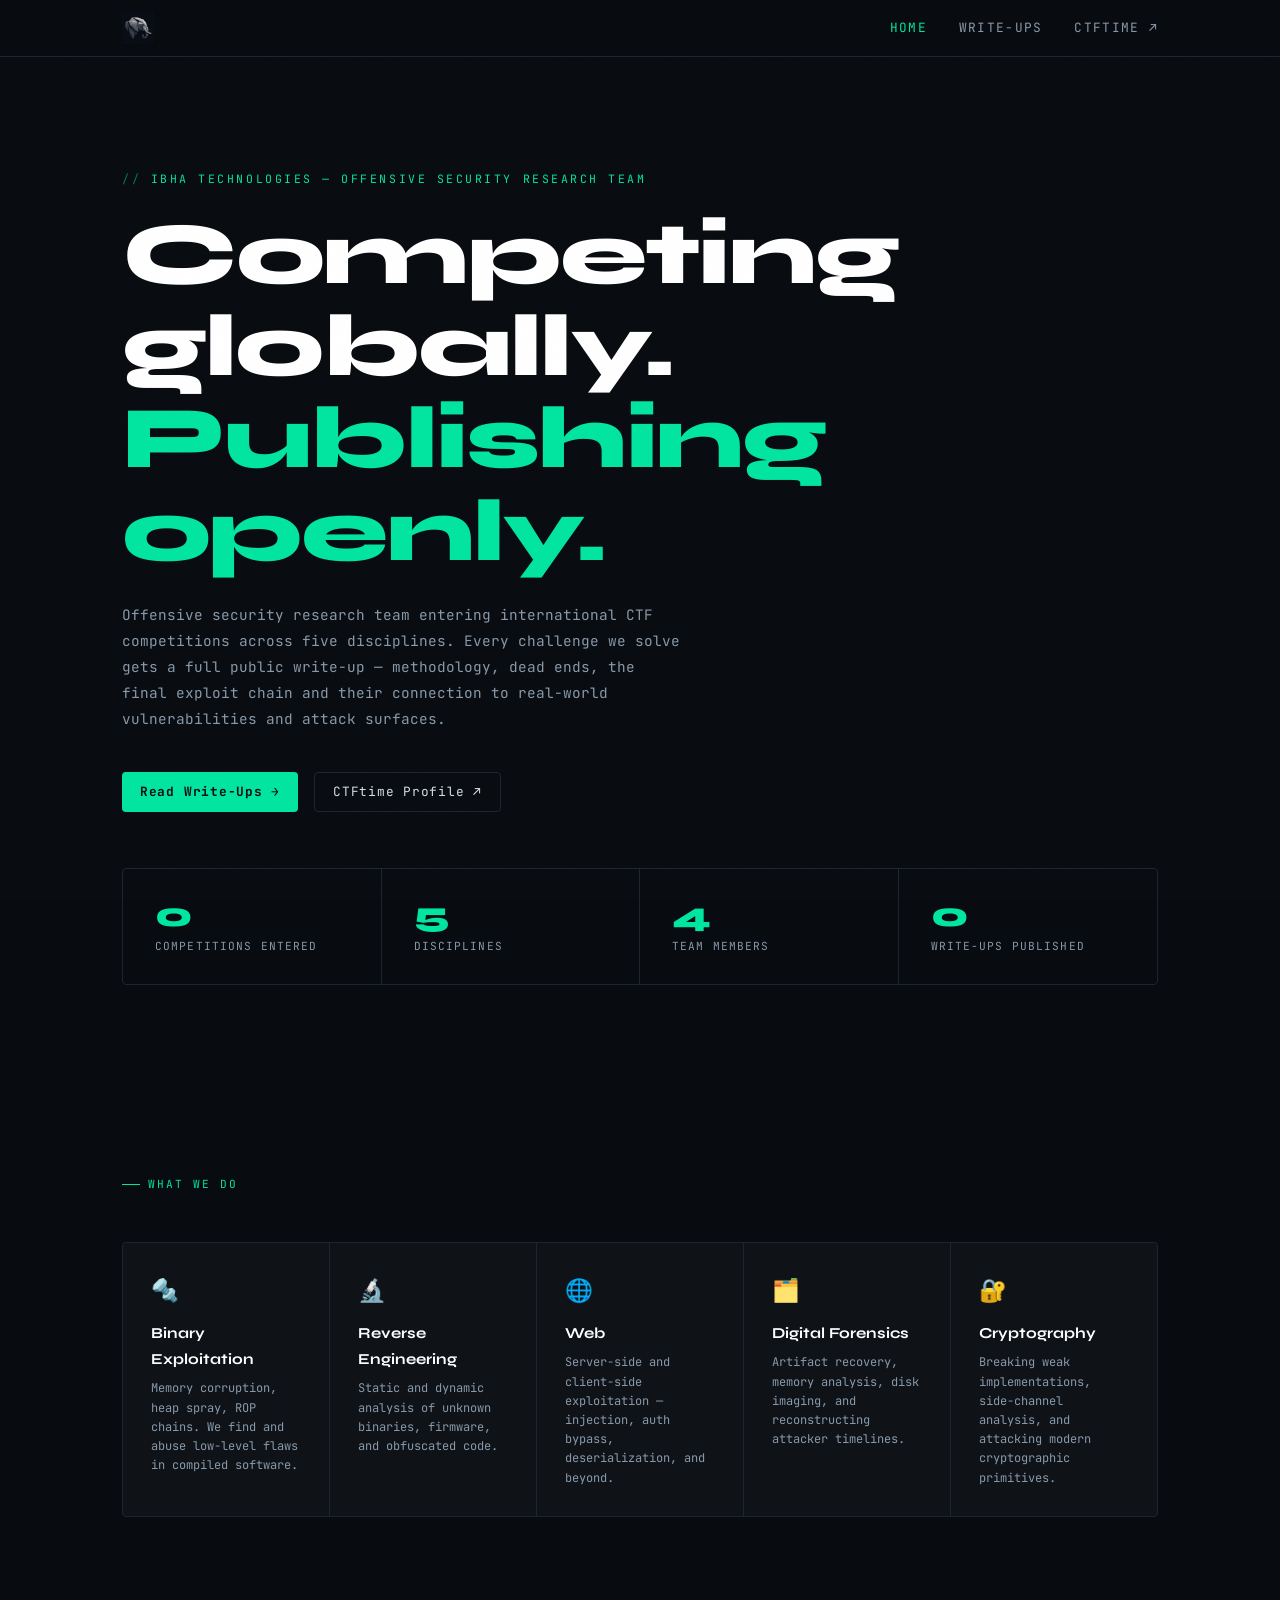
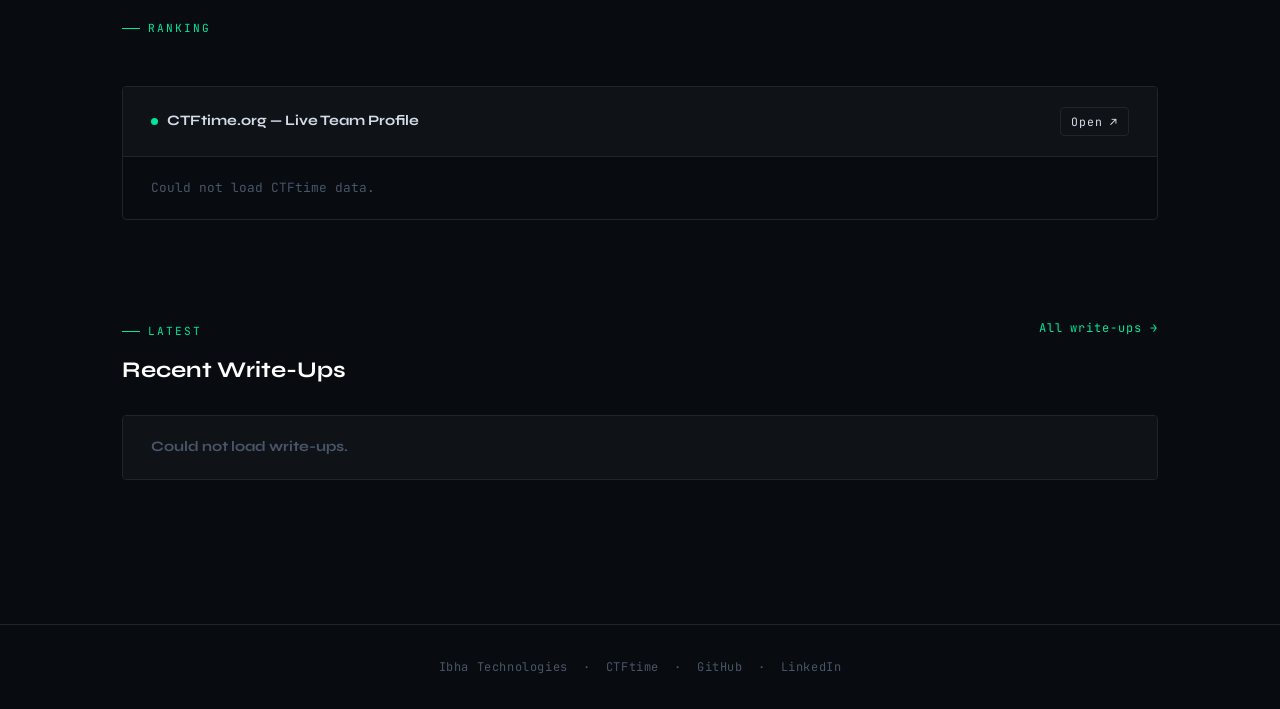
==== index.html @ 40be57ef "Fetch participations to update competitions count Updated the API call to fetch participations separ" ====
<!DOCTYPE html>
<html lang="en">
<head>
  <meta charset="UTF-8" />
  <meta name="viewport" content="width=device-width, initial-scale=1.0" />
  <title>Ibha Technologies</title>
  <meta name="description" content="Competitive CTF team competing internationally across Binary Exploitation, Reverse Engineering, Web, Digital Forensics, and Cryptography." />
  <link rel="stylesheet" href="style.css" />
  <style>
    /* ── Hero ─────────────────────────────────────────────────── */
    .hero {
      padding: 7rem 0 5rem;
      position: relative;
    }

    .hero-grid-line {
      position: absolute;
      top: 0; left: 50%; right: 0;
      height: 100%;
      border-left: 1px solid var(--border);
      pointer-events: none;
      opacity: .4;
    }

    .hero-eyebrow {
      font-size: .72rem;
      letter-spacing: .22em;
      text-transform: uppercase;
      color: var(--accent);
      margin-bottom: 1.25rem;
      display: flex;
      align-items: center;
      gap: .6rem;
    }

    .hero-eyebrow::before {
      content: '//';
      opacity: .5;
    }

    .hero h1 {
      font-size: clamp(2.8rem, 7vw, 5.5rem);
      font-weight: 800;
      color: #fff;
      letter-spacing: -.02em;
      margin-bottom: 1.5rem;
      max-width: 780px;
      line-height: 1.05;
    }

    .hero h1 em {
      font-style: normal;
      color: var(--accent);
    }

    .hero-sub {
      max-width: 560px;
      color: var(--text-dim);
      font-size: .9rem;
      line-height: 1.8;
      margin-bottom: 2.5rem;
    }

    .hero-ctas {
      display: flex;
      gap: 1rem;
      flex-wrap: wrap;
    }

    .btn {
      display: inline-flex;
      align-items: center;
      gap: .5rem;
      padding: .65em 1.4em;
      border-radius: var(--radius);
      font-family: var(--mono);
      font-size: .8rem;
      letter-spacing: .06em;
      cursor: pointer;
      transition: all .15s;
    }

    .btn-primary {
      background: var(--accent);
      color: var(--bg);
      font-weight: 700;
    }
    .btn-primary:hover { background: var(--accent-dim); opacity: 1; }

    .btn-ghost {
      background: transparent;
      color: var(--text);
      border: 1px solid var(--border);
    }
    .btn-ghost:hover { border-color: var(--accent); color: var(--accent); opacity: 1; }

    /* ── Stat bar ─────────────────────────────────────────────── */
    .stats {
      display: grid;
      grid-template-columns: repeat(auto-fit, minmax(160px, 1fr));
      gap: 0;
      border: 1px solid var(--border);
      border-radius: var(--radius);
      margin: 3.5rem 0;
      overflow: hidden;
    }

    .stat {
      padding: 1.75rem 2rem;
      border-right: 1px solid var(--border);
      position: relative;
    }

    .stat:last-child { border-right: none; }

    .stat-num {
      font-family: var(--sans);
      font-weight: 800;
      font-size: 2.2rem;
      color: #fff;
      line-height: 1;
      margin-bottom: .3rem;
    }

    .stat-num span { color: var(--accent); }

    .stat-label {
      font-size: .7rem;
      letter-spacing: .1em;
      text-transform: uppercase;
      color: var(--text-dim);
    }

    /* ── Disciplines ──────────────────────────────────────────── */
    .disciplines {
      padding: 3rem 0;
    }

    .disc-grid {
      display: grid;
      grid-template-columns: repeat(auto-fit, minmax(200px, 1fr));
      gap: 1px;
      background: var(--border);
      border: 1px solid var(--border);
      border-radius: var(--radius);
      overflow: hidden;
      margin-top: 2rem;
    }

    .disc-card {
      background: var(--surface);
      padding: 1.75rem;
      transition: background .2s;
    }

    .disc-card:hover { background: #141920; }

    .disc-icon {
      font-size: 1.4rem;
      margin-bottom: .75rem;
    }

    .disc-name {
      font-family: var(--sans);
      font-weight: 700;
      font-size: .95rem;
      color: #fff;
      margin-bottom: .4rem;
    }

    .disc-desc {
      font-size: .75rem;
      color: var(--text-dim);
      line-height: 1.6;
    }

    /* ── CTFtime block ────────────────────────────────────────── */
    .ctftime-section {
      padding: 3rem 0;
    }

    .ctftime-block {
      border: 1px solid var(--border);
      border-radius: var(--radius);
      overflow: hidden;
      margin-top: 2rem;
    }

    .ctftime-header {
      background: var(--surface);
      padding: 1.25rem 1.75rem;
      display: flex;
      align-items: center;
      justify-content: space-between;
      border-bottom: 1px solid var(--border);
    }

    .ctftime-title {
      font-family: var(--sans);
      font-weight: 700;
      font-size: .9rem;
      color: var(--text);
    }

    .ctftime-live-dot {
      width: 7px; height: 7px;
      background: var(--accent);
      border-radius: 50%;
      display: inline-block;
      margin-right: .4rem;
      animation: pulse 2s infinite;
    }

    @keyframes pulse {
      0%, 100% { opacity: 1; transform: scale(1); }
      50%       { opacity: .4; transform: scale(.8); }
    }

    .ctftime-body {
      padding: 1.25rem 1.75rem;
      display: flex;
      align-items: flex-start;
      flex-direction: column;
      gap: .75rem;
    }

    /* ── Recent write-ups preview ─────────────────────────────── */
    .recent-section {
      padding: 3rem 0;
    }

    .recent-header {
      display: flex;
      align-items: baseline;
      justify-content: space-between;
      margin-bottom: 2rem;
    }

    .recent-header h2 {
      font-size: 1.4rem;
      color: #fff;
    }

    .see-all {
      font-size: .75rem;
      letter-spacing: .08em;
      color: var(--accent);
    }

    .writeup-list {
      display: flex;
      flex-direction: column;
      gap: 0;
      border: 1px solid var(--border);
      border-radius: var(--radius);
      overflow: hidden;
    }

    .writeup-row {
      display: flex;
      align-items: center;
      justify-content: space-between;
      gap: 1rem;
      padding: 1.2rem 1.75rem;
      background: var(--surface);
      border-bottom: 1px solid var(--border);
      transition: background .15s;
      cursor: pointer;
      text-decoration: none;
    }

    .writeup-row:last-child { border-bottom: none; }
    .writeup-row:hover { background: #141920; }

    .writeup-meta {
      display: flex;
      align-items: center;
      gap: 1rem;
      flex-wrap: wrap;
    }

    .writeup-title {
      font-family: var(--sans);
      font-weight: 700;
      font-size: .9rem;
      color: #fff;
    }

    .writeup-ctf {
      font-size: .73rem;
      color: var(--text-dim);
    }

    .writeup-date {
      font-size: .72rem;
      color: var(--muted);
      white-space: nowrap;
    }

    .writeup-row.placeholder .writeup-title { color: var(--muted); }
    .writeup-row.placeholder .tag           { opacity: .35; }

    @media (max-width: 640px) {
      .stats { grid-template-columns: 1fr 1fr; }
      .stat  { border-bottom: 1px solid var(--border); }
      .hero h1 { font-size: 2.4rem; }
      .writeup-row { flex-direction: column; align-items: flex-start; }
    }
  </style>
</head>
<body>

<!-- ── Nav ──────────────────────────────────────────────────── -->
<nav>
  <div class="nav-inner">
    <a class="nav-logo" href="index.html">
      <img src="Ibha_Capital.png" alt="Ibha Technologies" class="nav-logo-img" />
    </a>
    <ul class="nav-links">
      <li><a href="index.html" class="active">Home</a></li>
      <li><a href="writeups.html">Write-Ups</a></li>
      <li><a href="https://ctftime.org/team/429719" target="_blank" rel="noopener">CTFtime ↗</a></li>
    </ul>
  </div>
</nav>

<!-- ── Hero ─────────────────────────────────────────────────── -->
<div class="page">
  <section class="hero">

    <p class="hero-eyebrow fade-up">Ibha Technologies — Offensive Security Research Team</p>

    <h1 class="fade-up">
      Competing globally.<br>
      <em>Publishing openly.</em>
    </h1>

    <p class="hero-sub fade-up">
      Offensive security research team entering international CTF competitions across
      five disciplines. Every challenge we solve gets a full public write-up —
      methodology, dead ends, the final exploit chain and their connection to
      real-world vulnerabilities and attack surfaces.
    </p>

    <div class="hero-ctas fade-up">
      <a href="writeups.html" class="btn btn-primary">Read Write-Ups →</a>
      <a href="https://ctftime.org/team/429719" target="_blank" rel="noopener" class="btn btn-ghost">CTFtime Profile ↗</a>
    </div>

    <!-- Stat bar -->
    <div class="stats fade-up">
      <div class="stat">
        <div class="stat-num"><span id="stat-competitions">—</span></div>
        <div class="stat-label">Competitions Entered</div>
      </div>
      <div class="stat">
        <div class="stat-num"><span>5</span></div>
        <div class="stat-label">Disciplines</div>
      </div>
      <div class="stat">
        <div class="stat-num"><span>4</span></div>
        <div class="stat-label">Team Members</div>
      </div>
      <div class="stat">
        <div class="stat-num"><span id="stat-writeups">—</span></div>
        <div class="stat-label">Write-Ups Published</div>
      </div>
    </div>
  </section>

  <!-- ── Disciplines ────────────────────────────────────────── -->
  <section class="disciplines">
    <p class="section-label">What we do</p>
    <div class="disc-grid">
      <div class="disc-card fade-up">
        <div class="disc-icon">🔩</div>
        <div class="disc-name">Binary Exploitation</div>
        <div class="disc-desc">Memory corruption, heap spray, ROP chains. We find and abuse low-level flaws in compiled software.</div>
      </div>
      <div class="disc-card fade-up">
        <div class="disc-icon">🔬</div>
        <div class="disc-name">Reverse Engineering</div>
        <div class="disc-desc">Static and dynamic analysis of unknown binaries, firmware, and obfuscated code.</div>
      </div>
      <div class="disc-card fade-up">
        <div class="disc-icon">🌐</div>
        <div class="disc-name">Web</div>
        <div class="disc-desc">Server-side and client-side exploitation — injection, auth bypass, deserialization, and beyond.</div>
      </div>
      <div class="disc-card fade-up">
        <div class="disc-icon">🗂️</div>
        <div class="disc-name">Digital Forensics</div>
        <div class="disc-desc">Artifact recovery, memory analysis, disk imaging, and reconstructing attacker timelines.</div>
      </div>
      <div class="disc-card fade-up">
        <div class="disc-icon">🔐</div>
        <div class="disc-name">Cryptography</div>
        <div class="disc-desc">Breaking weak implementations, side-channel analysis, and attacking modern cryptographic primitives.</div>
      </div>
    </div>
  </section>

  <!-- ── CTFtime ────────────────────────────────────────────── -->
  <section class="ctftime-section">
    <p class="section-label">Ranking</p>
    <div class="ctftime-block">
      <div class="ctftime-header">
        <span class="ctftime-title">
          <span class="ctftime-live-dot"></span>
          CTFtime.org — Live Team Profile
        </span>
        <a href="https://ctftime.org/team/429719" target="_blank" rel="noopener" class="btn btn-ghost" style="padding:.35em .9em; font-size:.72rem;">Open ↗</a>
      </div>
      <div class="ctftime-body" id="ctftimeBody">
        <p style="color:var(--muted); font-size:.8rem;">Loading CTFtime data…</p>
      </div>
    </div>
  </section>

  <!-- ── Recent Write-Ups preview ───────────────────────────── -->
  <section class="recent-section">
    <div class="recent-header">
      <div>
        <p class="section-label">Latest</p>
        <h2>Recent Write-Ups</h2>
      </div>
      <a href="writeups.html" class="see-all">All write-ups →</a>
    </div>
    <div class="writeup-list" id="recentWriteups">
      <!-- Populated by JS from writeups.json -->
    </div>
  </section>
</div>

<!-- ── Footer ────────────────────────────────────────────────── -->
<footer>
  <p>
    Ibha Technologies &nbsp;·&nbsp;
    <a href="https://ctftime.org/team/429719" target="_blank" rel="noopener">CTFtime</a>
    &nbsp;·&nbsp;
    <a href="https://github.com/ibhatechnologies" target="_blank" rel="noopener">GitHub</a>
    &nbsp;·&nbsp;
    <a href="https://linkedin.com/company/ibha-technologies" target="_blank" rel="noopener">LinkedIn</a>
  </p>
</footer>

<script>
  // ── 1. writeups.json → stat + recent list ─────────────────────
  fetch('writeups.json')
    .then(r => r.json())
    .then(writeups => {
      // Write-Ups Published stat
      document.getElementById('stat-writeups').textContent = writeups.length || '0';

      const container = document.getElementById('recentWriteups');

      if (!writeups.length) {
        // Placeholder rows while no write-ups exist
        const placeholders = [
          { tag: 'pwn',     label: 'Pwn'  },
          { tag: 're',      label: 'RE'   },
          { tag: 'crypto',  label: 'Crypto' }
        ];
        container.innerHTML = placeholders.map(p => `
          <div class="writeup-row placeholder">
            <div class="writeup-meta">
              <span class="tag ${p.tag}">${p.label}</span>
              <span class="writeup-title">Write-up coming soon…</span>
              <span class="writeup-ctf">Your next CTF</span>
            </div>
            <span class="writeup-date">—</span>
          </div>
        `).join('');
        return;
      }

      // Show 3 most recent
      const recent = [...writeups]
        .sort((a, b) => new Date(b.date) - new Date(a.date))
        .slice(0, 3);

      container.innerHTML = recent.map(w => `
        <a href="${w.file}" class="writeup-row">
          <div class="writeup-meta">
            <span class="tag ${w.category}">${w.category.toUpperCase()}</span>
            <span class="writeup-title">${w.title}</span>
            <span class="writeup-ctf">${w.ctf}</span>
          </div>
          <span class="writeup-date">${formatDate(w.date)}</span>
        </a>
      `).join('');
    })
    .catch(() => {
      document.getElementById('stat-writeups').textContent = '0';
      document.getElementById('recentWriteups').innerHTML = `
        <div class="writeup-row placeholder">
          <div class="writeup-meta">
            <span class="writeup-title" style="color:var(--muted)">Could not load write-ups.</span>
          </div>
        </div>`;
    });

  function formatDate(dateStr) {
    // expects "YYYY-MM-DD"
    const [y, m] = dateStr.split('-');
    const months = ['Jan','Feb','Mar','Apr','May','Jun','Jul','Aug','Sep','Oct','Nov','Dec'];
    return `${months[parseInt(m,10)-1]} ${y}`;
  }

  // ── 2. CTFtime API → competitions stat + team block ───────────
  fetch('https://corsproxy.io/?url=https://ctftime.org/api/v1/teams/429719/')
    .then(r => r.json())
    .then(data => {
// NEW — hit the participations endpoint separately
fetch('https://corsproxy.io/?url=https://ctftime.org/api/v1/teams/429719/participations/')
  .then(r => r.json())
  .then(participations => {
    document.getElementById('stat-competitions').textContent = participations.length || '0';
  })
  .catch(() => {
    document.getElementById('stat-competitions').textContent = '0';
  });

      const lastYear = ratingYears.sort().slice(-1)[0];
      const rating   = lastYear ? data.rating[lastYear] : null;

      document.getElementById('ctftimeBody').innerHTML = `
        <div style="display:flex; gap:2rem; align-items:center; flex-wrap:wrap; width:100%;">
          ${data.logo ? `<img src="${data.logo}" alt="Team logo" style="height:64px; border-radius:4px;" />` : ''}
          <div style="flex:1;">
            <p style="font-family:var(--sans); font-size:1.1rem; font-weight:700; color:#fff;">${data.name}</p>
            <p style="color:var(--text-dim); font-size:.8rem; margin-top:.25rem;">Country: ${data.country || '—'}</p>
            ${rating ? `
            <p style="color:var(--accent); font-size:.8rem; margin-top:.4rem;">
              ${lastYear} global rank: ${rating.rating_place ? '#' + rating.rating_place : 'Unranked'}
              &nbsp;·&nbsp; Rating: ${rating.rating_points ? rating.rating_points.toFixed(2) : '—'}
            </p>` : '<p style="color:var(--muted); font-size:.8rem; margin-top:.4rem;">No rating data yet</p>'}
          </div>
        </div>
        <a href="https://ctftime.org/team/429719" target="_blank" rel="noopener"
           class="btn btn-ghost" style="margin-top:1.25rem; padding:.35em .9em; font-size:.72rem;">
          View Full Profile ↗
        </a>
      `;
    })
    .catch(() => {
      document.getElementById('stat-competitions').textContent = '0';
      document.getElementById('ctftimeBody').innerHTML =
        '<p style="color:var(--muted);font-size:.8rem;">Could not load CTFtime data.</p>';
    });
</script>

</body>
</html>
---- style.css ----
@import url('https://fonts.googleapis.com/css2?family=JetBrains+Mono:wght@400;700&family=Syne:wght@400;700;800&display=swap');

/* ─── Variables ─────────────────────────────────────────────── */
:root {
  --bg:        #080b0f;
  --surface:   #0f1318;
  --border:    #1e2530;
  --accent:    #00e5a0;
  --accent-dim:#00b87a;
  --muted:     #4a5568;
  --text:      #d4dce8;
  --text-dim:  #8899aa;
  --mono:      'JetBrains Mono', monospace;
  --sans:      'Syne', sans-serif;
  --radius:    4px;
  --max:       1100px;
}

/* ─── Reset ─────────────────────────────────────────────────── */
*, *::before, *::after { box-sizing: border-box; margin: 0; padding: 0; }
html { scroll-behavior: smooth; }

body {
  background: var(--bg);
  color: var(--text);
  font-family: var(--mono);
  font-size: 14px;
  line-height: 1.7;
  -webkit-font-smoothing: antialiased;
  overflow-x: hidden;
}

a { color: var(--accent); text-decoration: none; transition: opacity .15s; }
a:hover { opacity: .75; }

/* ─── Noise overlay ──────────────────────────────────────────── */
body::before {
  content: '';
  position: fixed;
  inset: 0;
  background-image: url("data:image/svg+xml,%3Csvg viewBox='0 0 200 200' xmlns='http://www.w3.org/2000/svg'%3E%3Cfilter id='n'%3E%3CfeTurbulence type='fractalNoise' baseFrequency='0.9' numOctaves='4' stitchTiles='stitch'/%3E%3C/filter%3E%3Crect width='100%25' height='100%25' filter='url(%23n)' opacity='0.03'/%3E%3C/svg%3E");
  background-size: 200px 200px;
  pointer-events: none;
  z-index: 999;
  opacity: .6;
}

/* ─── Nav ────────────────────────────────────────────────────── */
nav {
  position: sticky;
  top: 0;
  z-index: 100;
  border-bottom: 1px solid var(--border);
  background: rgba(8, 11, 15, .92);
  backdrop-filter: blur(12px);
  -webkit-backdrop-filter: blur(12px);
}

.nav-inner {
  max-width: var(--max);
  margin: 0 auto;
  padding: 0 2rem;
  height: 56px;
  display: flex;
  align-items: center;
  justify-content: space-between;
}

.nav-logo {
  font-family: var(--sans);
  font-weight: 800;
  font-size: 1rem;
  color: var(--text);
  letter-spacing: .02em;
}

.nav-logo-img {
  height: 32px;
  width: auto;
  display: block;
}

.nav-logo span { color: var(--accent); }

.nav-links {
  display: flex;
  gap: 2rem;
  list-style: none;
}

.nav-links a {
  color: var(--text-dim);
  font-size: .8rem;
  letter-spacing: .1em;
  text-transform: uppercase;
  transition: color .15s;
}

.nav-links a:hover,
.nav-links a.active { color: var(--accent); opacity: 1; }

/* ─── Page wrapper ───────────────────────────────────────────── */
.page {
  max-width: var(--max);
  margin: 0 auto;
  padding: 0 2rem 6rem;
}

/* ─── Section label ──────────────────────────────────────────── */
.section-label {
  display: inline-flex;
  align-items: center;
  gap: .5rem;
  font-size: .7rem;
  letter-spacing: .18em;
  text-transform: uppercase;
  color: var(--accent);
  margin-bottom: 1rem;
}
.section-label::before {
  content: '';
  display: block;
  width: 18px;
  height: 1px;
  background: var(--accent);
}

/* ─── Headings ───────────────────────────────────────────────── */
h1, h2, h3 {
  font-family: var(--sans);
  line-height: 1.15;
}

/* ─── Tag pill ───────────────────────────────────────────────── */
.tag {
  display: inline-block;
  padding: .2em .7em;
  border: 1px solid var(--border);
  border-radius: var(--radius);
  font-size: .7rem;
  letter-spacing: .06em;
  text-transform: uppercase;
  color: var(--text-dim);
}
.tag.pwn     { border-color: #ff6b6b44; color: #ff6b6b; }
.tag.re      { border-color: #ffd36b44; color: #ffd36b; }
.tag.web     { border-color: #6b9fff44; color: #6b9fff; }
.tag.forensics { border-color: #bf6bff44; color: #bf6bff; }
.tag.crypto  { border-color: #00e5a044; color: var(--accent); }

/* ─── Footer ─────────────────────────────────────────────────── */
footer {
  border-top: 1px solid var(--border);
  padding: 2rem;
  text-align: center;
  color: var(--muted);
  font-size: .75rem;
  letter-spacing: .05em;
}

footer a { color: var(--muted); }
footer a:hover { color: var(--accent); opacity: 1; }

/* ─── Animations ─────────────────────────────────────────────── */
@keyframes fadeUp {
  from { opacity: 0; transform: translateY(18px); }
  to   { opacity: 1; transform: translateY(0); }
}

.fade-up {
  opacity: 0;
  animation: fadeUp .6s ease forwards;
}

.fade-up:nth-child(1) { animation-delay: .05s; }
.fade-up:nth-child(2) { animation-delay: .15s; }
.fade-up:nth-child(3) { animation-delay: .25s; }
.fade-up:nth-child(4) { animation-delay: .35s; }
.fade-up:nth-child(5) { animation-delay: .45s; }

/* ─── Responsive ─────────────────────────────────────────────── */
@media (max-width: 640px) {
  .nav-inner { padding: 0 1.25rem; }
  .page       { padding: 0 1.25rem 4rem; }
  .nav-links  { gap: 1.25rem; }
}
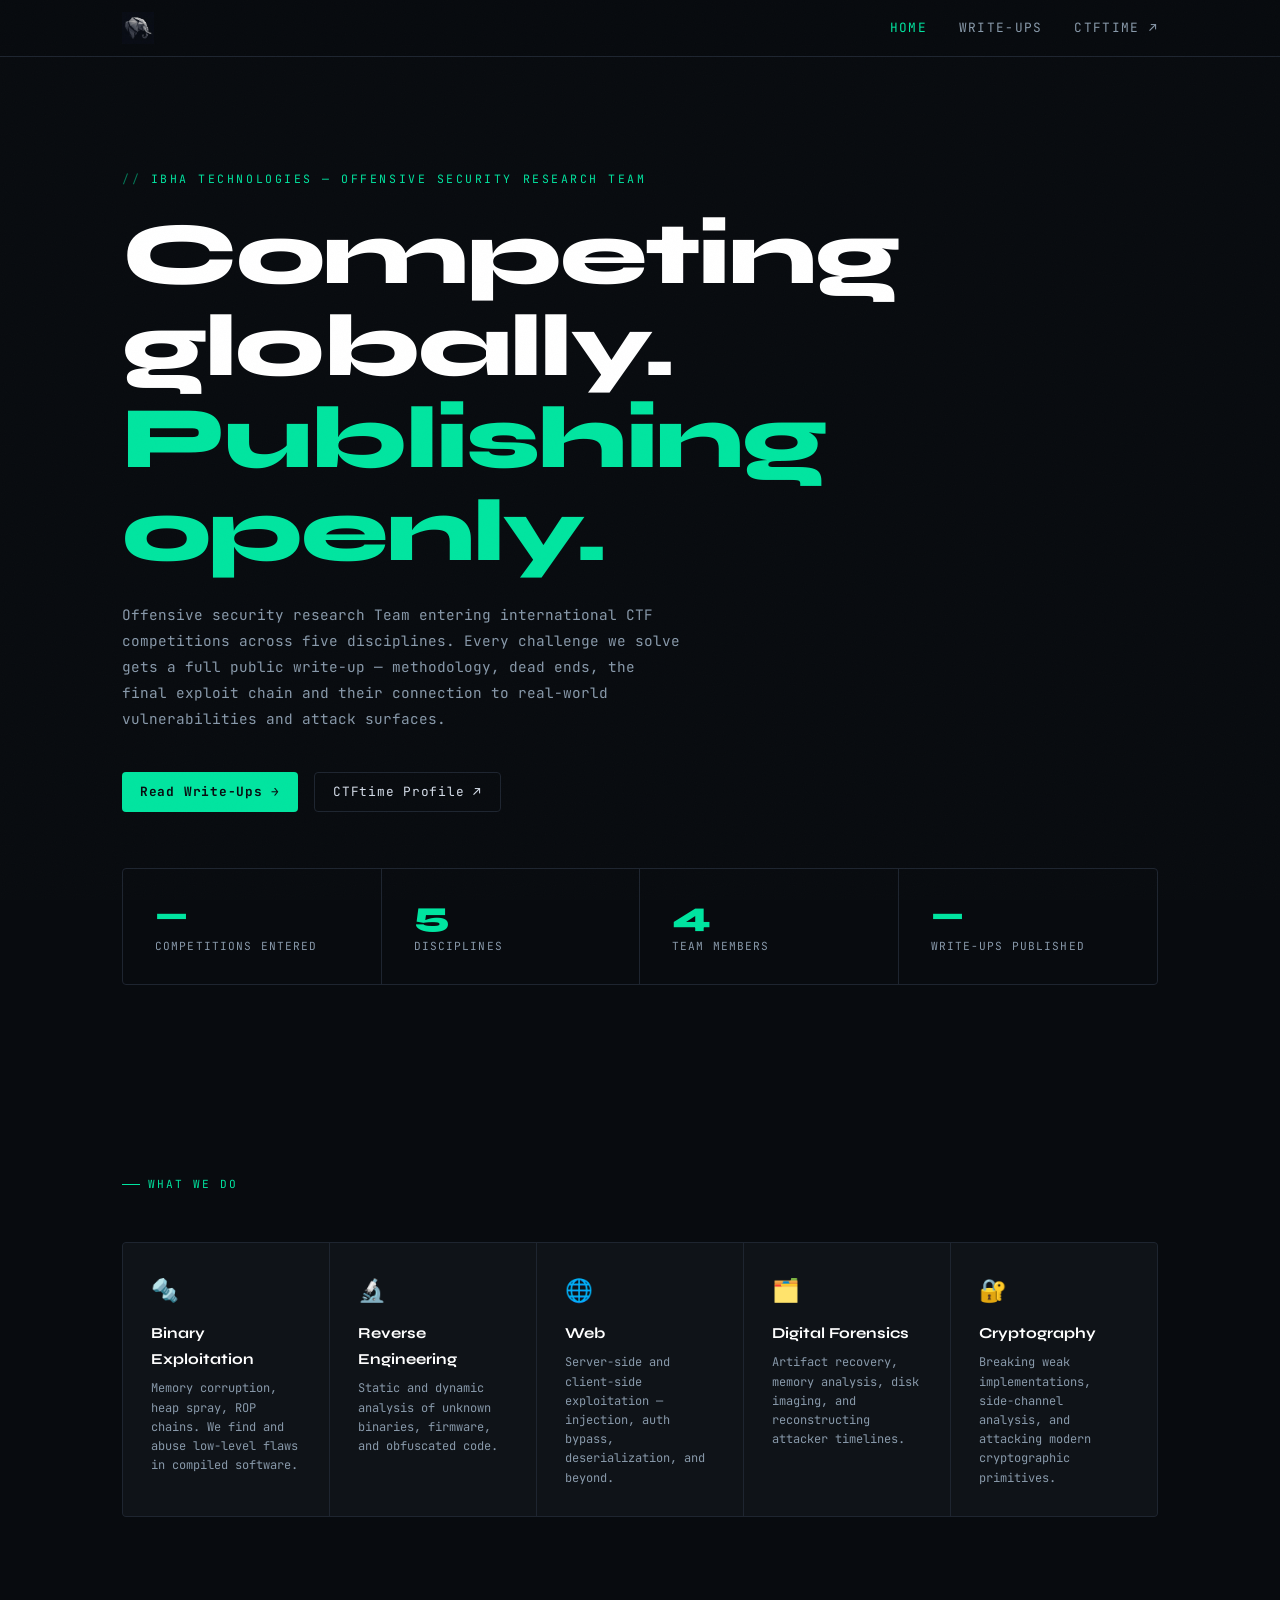
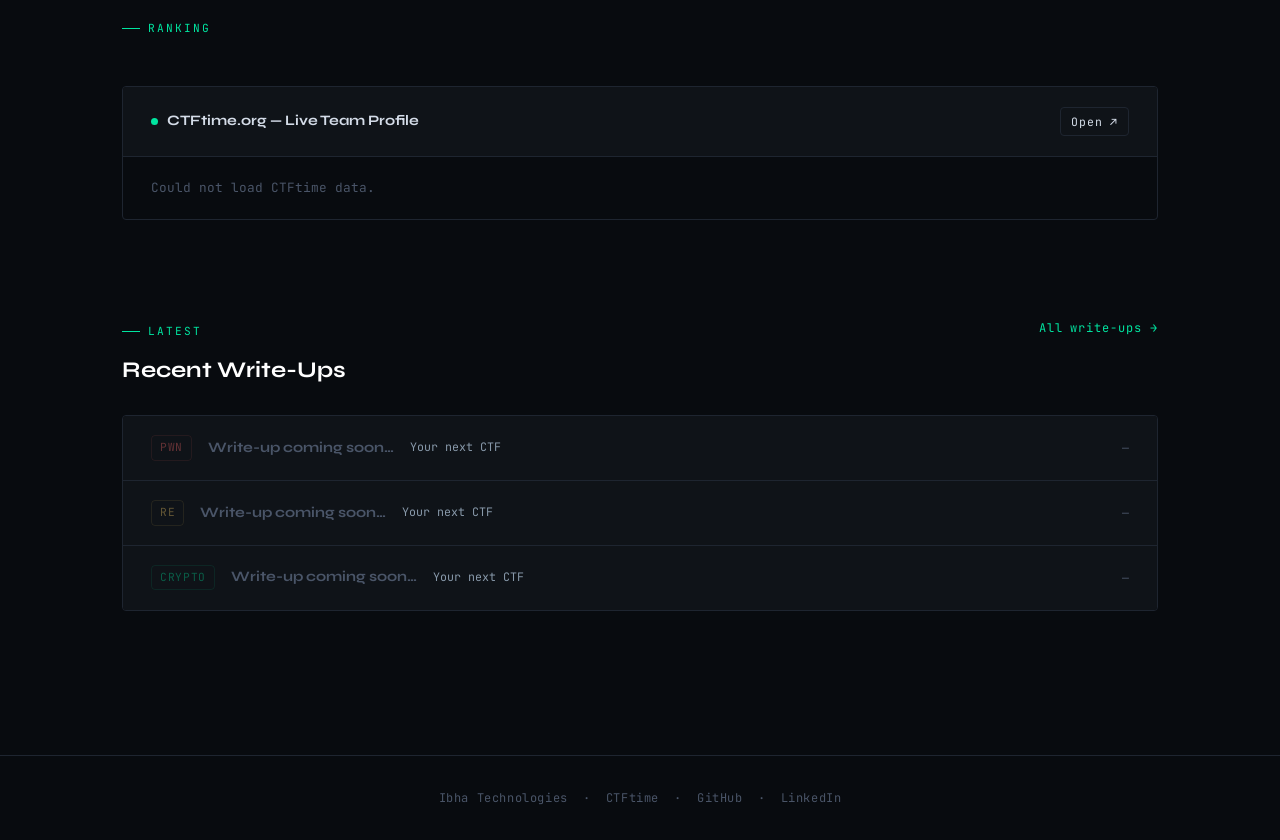
==== commit d20c6d97: "Refactor CTFtime integration and update HTML structure" ====
--- a/index.html
+++ b/index.html
@@ -216,12 +216,45 @@
       50%       { opacity: .4; transform: scale(.8); }
     }
 
-    .ctftime-body {
-      padding: 1.25rem 1.75rem;
-      display: flex;
-      align-items: flex-start;
-      flex-direction: column;
-      gap: .75rem;
+.ctftime-body {
+  padding: 1.25rem 1.75rem;
+  display: flex;
+  align-items: flex-start;
+  flex-direction: column;
+  gap: .75rem;
+}
+
+    /* ── CTFtime iframe embed (replace placeholder) ────────────── */
+    /* To embed: replace the .ctftime-placeholder div with:
+       <iframe src="https://ctftime.org/team/429719"
+               width="100%" height="360" frameborder="0"
+               style="border:none; background:transparent"></iframe>
+       Or use the CTFtime rating widget if available for your team.
+    */
+
+    .ctftime-placeholder {
+      text-align: center;
+      color: var(--text-dim);
+    }
+
+    .ctftime-placeholder .mono-label {
+      font-size: .75rem;
+      letter-spacing: .1em;
+      margin-bottom: .5rem;
+    }
+
+    .ctftime-placeholder .team-id-box {
+      display: inline-block;
+      border: 1px dashed var(--border);
+      border-radius: var(--radius);
+      padding: .6em 1.2em;
+      font-size: .8rem;
+      color: var(--accent);
+      margin-top: .5rem;
+    }
+
+    .ctftime-link {
+      margin-top: 1rem;
     }
 
     /* ── Recent write-ups preview ─────────────────────────────── */
@@ -297,6 +330,7 @@
       white-space: nowrap;
     }
 
+    /* placeholder rows */
     .writeup-row.placeholder .writeup-title { color: var(--muted); }
     .writeup-row.placeholder .tag           { opacity: .35; }
 
@@ -313,9 +347,7 @@
 <!-- ── Nav ──────────────────────────────────────────────────── -->
 <nav>
   <div class="nav-inner">
-    <a class="nav-logo" href="index.html">
-      <img src="Ibha_Capital.png" alt="Ibha Technologies" class="nav-logo-img" />
-    </a>
+    <a class="nav-logo" href="index.html">   <img src="Ibha_Capital.png" alt="Ibha Technologies" class="nav-logo-img" /> </a>
     <ul class="nav-links">
       <li><a href="index.html" class="active">Home</a></li>
       <li><a href="writeups.html">Write-Ups</a></li>
@@ -327,6 +359,8 @@
 <!-- ── Hero ─────────────────────────────────────────────────── -->
 <div class="page">
   <section class="hero">
+    <!-- <div class="hero-grid-line" aria-hidden="true"></div> -->
+
 
     <p class="hero-eyebrow fade-up">Ibha Technologies — Offensive Security Research Team</p>
 
@@ -336,9 +370,9 @@
     </h1>
 
     <p class="hero-sub fade-up">
-      Offensive security research team entering international CTF competitions across
-      five disciplines. Every challenge we solve gets a full public write-up —
-      methodology, dead ends, the final exploit chain and their connection to
+      Offensive security research Team entering international CTF competitions across
+      five disciplines. Every challenge we solve gets a full public write-up — 
+      methodology, dead ends, the final exploit chain and their connection to 
       real-world vulnerabilities and attack surfaces.
     </p>
 
@@ -350,7 +384,7 @@
     <!-- Stat bar -->
     <div class="stats fade-up">
       <div class="stat">
-        <div class="stat-num"><span id="stat-competitions">—</span></div>
+        <div class="stat-num"><!-- e.g. 12 --><span>—</span></div>
         <div class="stat-label">Competitions Entered</div>
       </div>
       <div class="stat">
@@ -362,7 +396,7 @@
         <div class="stat-label">Team Members</div>
       </div>
       <div class="stat">
-        <div class="stat-num"><span id="stat-writeups">—</span></div>
+        <div class="stat-num"><!-- e.g. 8 --><span>—</span></div>
         <div class="stat-label">Write-Ups Published</div>
       </div>
     </div>
@@ -411,12 +445,42 @@
         </span>
         <a href="https://ctftime.org/team/429719" target="_blank" rel="noopener" class="btn btn-ghost" style="padding:.35em .9em; font-size:.72rem;">Open ↗</a>
       </div>
-      <div class="ctftime-body" id="ctftimeBody">
+<div class="ctftime-body" id="ctftimeBody">
         <p style="color:var(--muted); font-size:.8rem;">Loading CTFtime data…</p>
       </div>
-    </div>
+
+      <script>
+        fetch('https://corsproxy.io/?url=https://ctftime.org/api/v1/teams/429719/')
+          .then(r => r.json())
+          .then(data => {
+            const lastYear = data.rating ? Object.keys(data.rating).sort().slice(-1)[0] : null;
+            const rating   = lastYear ? data.rating[lastYear] : null;
+            document.getElementById('ctftimeBody').innerHTML = `
+              <div style="display:flex; gap:2rem; align-items:center; flex-wrap:wrap; width:100%;">
+                ${data.logo ? `<img src="${data.logo}" alt="Team logo" style="height:64px; border-radius:4px;" />` : ''}
+                <div style="flex:1;">
+                  <p style="font-family:var(--sans); font-size:1.1rem; font-weight:700; color:#fff;">${data.name}</p>
+                  <p style="color:var(--text-dim); font-size:.8rem; margin-top:.25rem;">Country: ${data.country || '—'}</p>
+                  ${rating ? `
+                  <p style="color:var(--accent); font-size:.8rem; margin-top:.4rem;">
+                    ${lastYear} global rank: ${rating.rating_place ? '#' + rating.rating_place : 'Unranked'}
+                    &nbsp;·&nbsp; Rating: ${rating.rating_points ? rating.rating_points.toFixed(2) : '—'}
+                  </p>` : '<p style="color:var(--muted); font-size:.8rem; margin-top:.4rem;">No rating data yet</p>'}
+                </div>
+              </div>
+              <a href="https://ctftime.org/team/429719" target="_blank" rel="noopener"
+                 class="btn btn-ghost" style="margin-top:1.25rem; padding:.35em .9em; font-size:.72rem;">
+                View Full Profile ↗
+              </a>
+            `;
+          })
+          .catch(() => {
+            document.getElementById('ctftimeBody').innerHTML =
+              '<p style="color:var(--muted);font-size:.8rem;">Could not load CTFtime data.</p>';
+          });
+      </script>
+    </div>  <!-- end ctftime-block -->
   </section>
-
   <!-- ── Recent Write-Ups preview ───────────────────────────── -->
   <section class="recent-section">
     <div class="recent-header">
@@ -426,8 +490,53 @@
       </div>
       <a href="writeups.html" class="see-all">All write-ups →</a>
     </div>
-    <div class="writeup-list" id="recentWriteups">
-      <!-- Populated by JS from writeups.json -->
+
+    <div class="writeup-list">
+      <!--
+        ══════════════════════════════════════════════════════════
+        TEMPLATE — copy this block for each recent write-up.
+        Update href, category tag class, title, CTF name & date.
+        Keep 3–4 entries here (most recent). Rest live on writeups.html.
+        ══════════════════════════════════════════════════════════
+
+        <a href="writeups/CHALLENGE-NAME.html" class="writeup-row">
+          <div class="writeup-meta">
+            <span class="tag pwn">Pwn</span>
+            <span class="writeup-title">Challenge Name</span>
+            <span class="writeup-ctf">CTF Event Name</span>
+          </div>
+          <span class="writeup-date">Month YYYY</span>
+        </a>
+
+        Tag classes: pwn | re | web | forensics | crypto
+        ══════════════════════════════════════════════════════════
+      -->
+
+      <!-- Placeholder rows (delete once you add real write-ups) -->
+      <div class="writeup-row placeholder">
+        <div class="writeup-meta">
+          <span class="tag pwn">Pwn</span>
+          <span class="writeup-title">Write-up coming soon…</span>
+          <span class="writeup-ctf">Your next CTF</span>
+        </div>
+        <span class="writeup-date">—</span>
+      </div>
+      <div class="writeup-row placeholder">
+        <div class="writeup-meta">
+          <span class="tag re">RE</span>
+          <span class="writeup-title">Write-up coming soon…</span>
+          <span class="writeup-ctf">Your next CTF</span>
+        </div>
+        <span class="writeup-date">—</span>
+      </div>
+      <div class="writeup-row placeholder">
+        <div class="writeup-meta">
+          <span class="tag crypto">Crypto</span>
+          <span class="writeup-title">Write-up coming soon…</span>
+          <span class="writeup-ctf">Your next CTF</span>
+        </div>
+        <span class="writeup-date">—</span>
+      </div>
     </div>
   </section>
 </div>
@@ -444,111 +553,5 @@
   </p>
 </footer>
 
-<script>
-  // ── 1. writeups.json → stat + recent list ─────────────────────
-  fetch('writeups.json')
-    .then(r => r.json())
-    .then(writeups => {
-      // Write-Ups Published stat
-      document.getElementById('stat-writeups').textContent = writeups.length || '0';
-
-      const container = document.getElementById('recentWriteups');
-
-      if (!writeups.length) {
-        // Placeholder rows while no write-ups exist
-        const placeholders = [
-          { tag: 'pwn',     label: 'Pwn'  },
-          { tag: 're',      label: 'RE'   },
-          { tag: 'crypto',  label: 'Crypto' }
-        ];
-        container.innerHTML = placeholders.map(p => `
-          <div class="writeup-row placeholder">
-            <div class="writeup-meta">
-              <span class="tag ${p.tag}">${p.label}</span>
-              <span class="writeup-title">Write-up coming soon…</span>
-              <span class="writeup-ctf">Your next CTF</span>
-            </div>
-            <span class="writeup-date">—</span>
-          </div>
-        `).join('');
-        return;
-      }
-
-      // Show 3 most recent
-      const recent = [...writeups]
-        .sort((a, b) => new Date(b.date) - new Date(a.date))
-        .slice(0, 3);
-
-      container.innerHTML = recent.map(w => `
-        <a href="${w.file}" class="writeup-row">
-          <div class="writeup-meta">
-            <span class="tag ${w.category}">${w.category.toUpperCase()}</span>
-            <span class="writeup-title">${w.title}</span>
-            <span class="writeup-ctf">${w.ctf}</span>
-          </div>
-          <span class="writeup-date">${formatDate(w.date)}</span>
-        </a>
-      `).join('');
-    })
-    .catch(() => {
-      document.getElementById('stat-writeups').textContent = '0';
-      document.getElementById('recentWriteups').innerHTML = `
-        <div class="writeup-row placeholder">
-          <div class="writeup-meta">
-            <span class="writeup-title" style="color:var(--muted)">Could not load write-ups.</span>
-          </div>
-        </div>`;
-    });
-
-  function formatDate(dateStr) {
-    // expects "YYYY-MM-DD"
-    const [y, m] = dateStr.split('-');
-    const months = ['Jan','Feb','Mar','Apr','May','Jun','Jul','Aug','Sep','Oct','Nov','Dec'];
-    return `${months[parseInt(m,10)-1]} ${y}`;
-  }
-
-  // ── 2. CTFtime API → competitions stat + team block ───────────
-  fetch('https://corsproxy.io/?url=https://ctftime.org/api/v1/teams/429719/')
-    .then(r => r.json())
-    .then(data => {
-// NEW — hit the participations endpoint separately
-fetch('https://corsproxy.io/?url=https://ctftime.org/api/v1/teams/429719/participations/')
-  .then(r => r.json())
-  .then(participations => {
-    document.getElementById('stat-competitions').textContent = participations.length || '0';
-  })
-  .catch(() => {
-    document.getElementById('stat-competitions').textContent = '0';
-  });
-
-      const lastYear = ratingYears.sort().slice(-1)[0];
-      const rating   = lastYear ? data.rating[lastYear] : null;
-
-      document.getElementById('ctftimeBody').innerHTML = `
-        <div style="display:flex; gap:2rem; align-items:center; flex-wrap:wrap; width:100%;">
-          ${data.logo ? `<img src="${data.logo}" alt="Team logo" style="height:64px; border-radius:4px;" />` : ''}
-          <div style="flex:1;">
-            <p style="font-family:var(--sans); font-size:1.1rem; font-weight:700; color:#fff;">${data.name}</p>
-            <p style="color:var(--text-dim); font-size:.8rem; margin-top:.25rem;">Country: ${data.country || '—'}</p>
-            ${rating ? `
-            <p style="color:var(--accent); font-size:.8rem; margin-top:.4rem;">
-              ${lastYear} global rank: ${rating.rating_place ? '#' + rating.rating_place : 'Unranked'}
-              &nbsp;·&nbsp; Rating: ${rating.rating_points ? rating.rating_points.toFixed(2) : '—'}
-            </p>` : '<p style="color:var(--muted); font-size:.8rem; margin-top:.4rem;">No rating data yet</p>'}
-          </div>
-        </div>
-        <a href="https://ctftime.org/team/429719" target="_blank" rel="noopener"
-           class="btn btn-ghost" style="margin-top:1.25rem; padding:.35em .9em; font-size:.72rem;">
-          View Full Profile ↗
-        </a>
-      `;
-    })
-    .catch(() => {
-      document.getElementById('stat-competitions').textContent = '0';
-      document.getElementById('ctftimeBody').innerHTML =
-        '<p style="color:var(--muted);font-size:.8rem;">Could not load CTFtime data.</p>';
-    });
-</script>
-
 </body>
 </html>
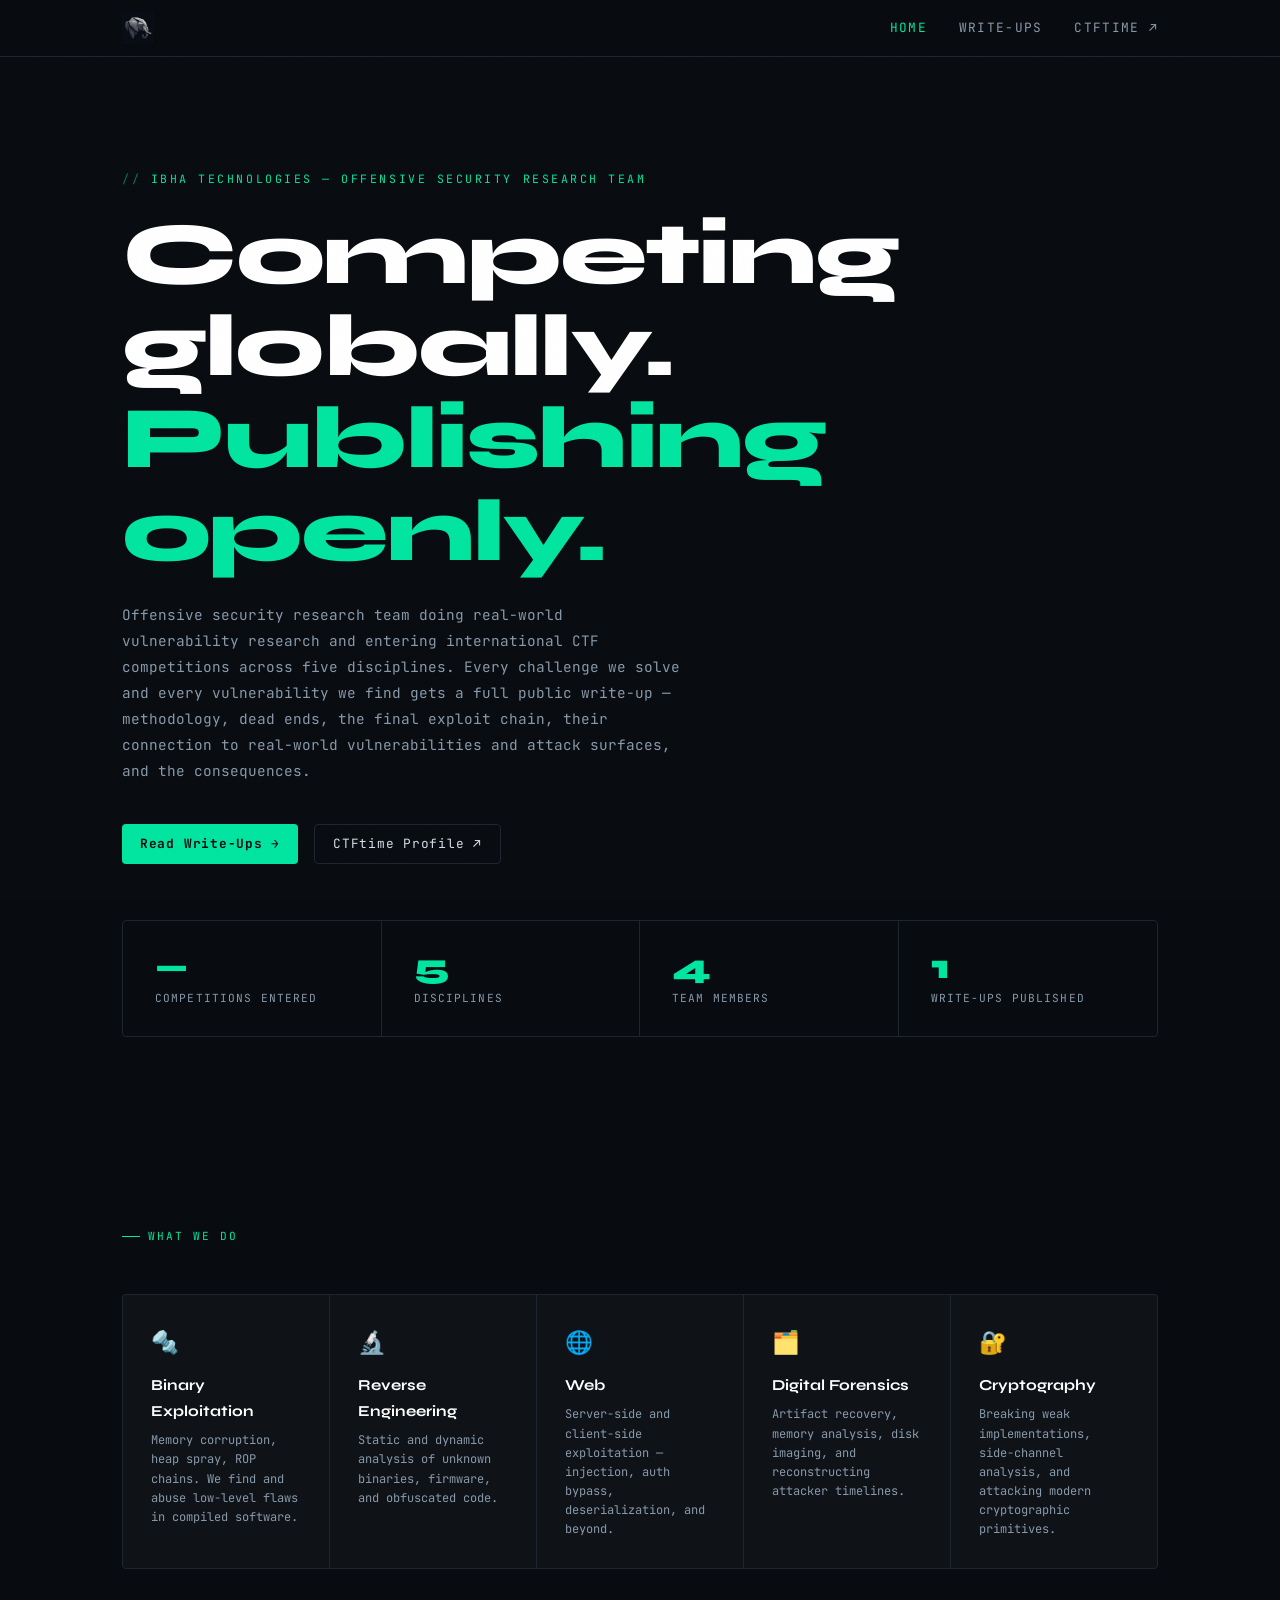
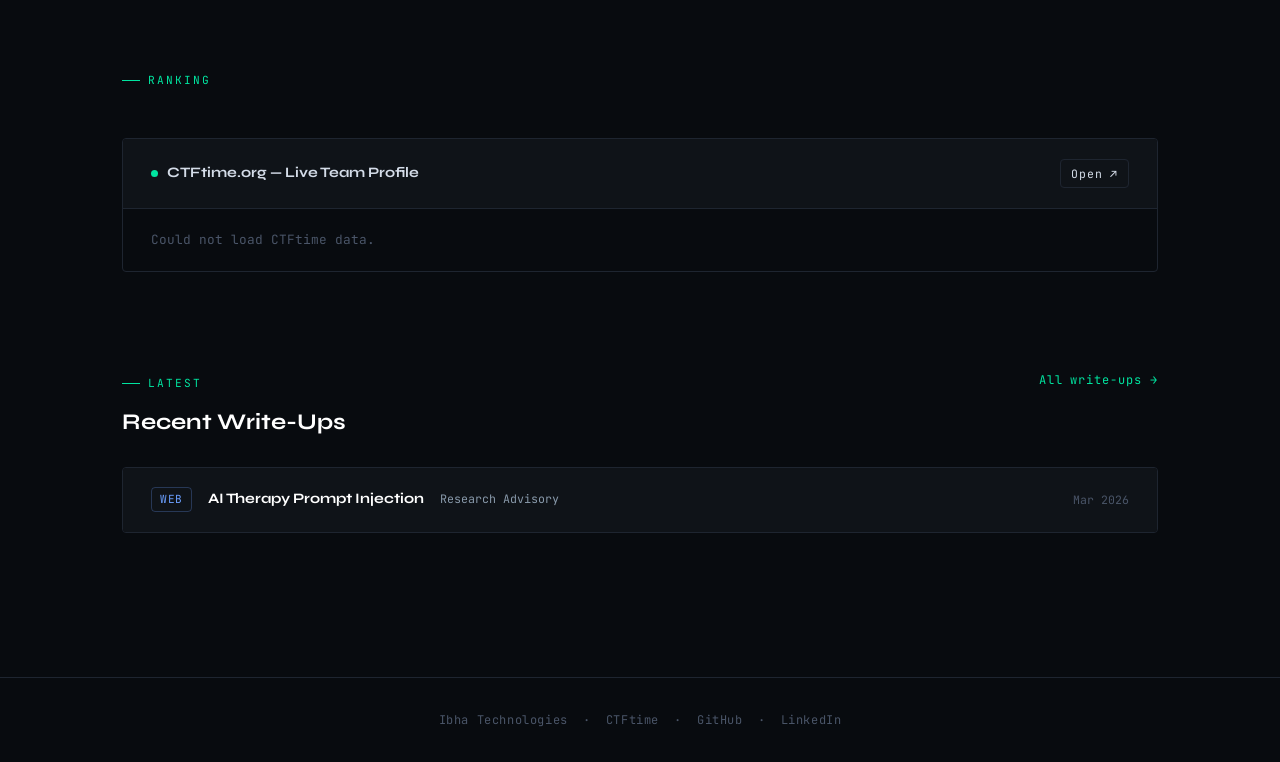
==== commit 41ad96aa: "Revise team description for clarity and detail Updated the description of the offensive security res" ====
--- a/index.html
+++ b/index.html
@@ -370,10 +370,11 @@
     </h1>
 
     <p class="hero-sub fade-up">
-      Offensive security research Team entering international CTF competitions across
-      five disciplines. Every challenge we solve gets a full public write-up — 
-      methodology, dead ends, the final exploit chain and their connection to 
-      real-world vulnerabilities and attack surfaces.
+      Offensive security research team doing real-world vulnerability research
+      and entering international CTF competitions across five disciplines. 
+      Every challenge we solve and every vulnerability we find gets a full public 
+      write-up — methodology, dead ends, the final exploit chain, their connection 
+      to real-world vulnerabilities and attack surfaces, and the consequences.
     </p>
 
     <div class="hero-ctas fade-up">
@@ -383,10 +384,10 @@
 
     <!-- Stat bar -->
     <div class="stats fade-up">
-      <div class="stat">
-        <div class="stat-num"><!-- e.g. 12 --><span>—</span></div>
-        <div class="stat-label">Competitions Entered</div>
-      </div>
+<div class="stat">
+  <div class="stat-num"><span id="stat-competitions">—</span></div>
+  <div class="stat-label">Competitions Entered</div>
+</div>
       <div class="stat">
         <div class="stat-num"><span>5</span></div>
         <div class="stat-label">Disciplines</div>
@@ -395,10 +396,10 @@
         <div class="stat-num"><span>4</span></div>
         <div class="stat-label">Team Members</div>
       </div>
-      <div class="stat">
-        <div class="stat-num"><!-- e.g. 8 --><span>—</span></div>
-        <div class="stat-label">Write-Ups Published</div>
-      </div>
+<div class="stat">
+  <div class="stat-num"><span id="stat-writeups">—</span></div>
+  <div class="stat-label">Write-Ups Published</div>
+</div>
     </div>
   </section>
 
@@ -455,6 +456,9 @@
           .then(data => {
             const lastYear = data.rating ? Object.keys(data.rating).sort().slice(-1)[0] : null;
             const rating   = lastYear ? data.rating[lastYear] : null;
+            // Count competitions entered (one per year that has rating data)
+const compCount = data.rating ? Object.values(data.rating).filter(y => y.rating_place || y.rating_points).length : 0;
+document.getElementById('stat-competitions').textContent = compCount > 0 ? compCount : '0';
             document.getElementById('ctftimeBody').innerHTML = `
               <div style="display:flex; gap:2rem; align-items:center; flex-wrap:wrap; width:100%;">
                 ${data.logo ? `<img src="${data.logo}" alt="Team logo" style="height:64px; border-radius:4px;" />` : ''}
@@ -553,5 +557,61 @@
   </p>
 </footer>
 
+  <script>
+  fetch('writeups.json')
+    .then(r => r.json())
+    .then(writeups => {
+      // ── 1. Update the Write-Ups Published stat ────────────────
+      document.getElementById('stat-writeups').textContent = writeups.length;
+
+      // ── 2. Populate the recent write-ups preview section ──────
+      const list = document.querySelector('.writeup-list');
+      if (!list) return;
+
+      // Remove placeholder rows
+      list.querySelectorAll('.writeup-row.placeholder').forEach(el => el.remove());
+
+      if (writeups.length === 0) {
+        // Put placeholders back if still nothing to show
+        list.innerHTML = `
+          <div class="writeup-row placeholder">
+            <div class="writeup-meta">
+              <span class="tag pwn">Pwn</span>
+              <span class="writeup-title">Write-up coming soon…</span>
+              <span class="writeup-ctf">Your next CTF</span>
+            </div>
+            <span class="writeup-date">—</span>
+          </div>`;
+        return;
+      }
+
+      // Sort by date descending, take 3 most recent
+      const recent = [...writeups]
+        .sort((a, b) => new Date(b.date) - new Date(a.date))
+        .slice(0, 3);
+
+      recent.forEach(wu => {
+        const dateObj = new Date(wu.date);
+        const formatted = dateObj.toLocaleDateString('en-US', { month: 'short', year: 'numeric' });
+        const row = document.createElement('a');
+        row.href = wu.file;
+        row.className = 'writeup-row';
+        row.innerHTML = `
+          <div class="writeup-meta">
+            <span class="tag ${wu.category}">${wu.category.toUpperCase().replace('FORENSICS','Forensics').replace('CRYPTO','Crypto').replace('PWN','Pwn').replace('WEB','Web').replace('RE','RE')}</span>
+            <span class="writeup-title">${wu.title}</span>
+            <span class="writeup-ctf">${wu.ctf}</span>
+          </div>
+          <span class="writeup-date">${formatted}</span>
+        `;
+        list.appendChild(row);
+      });
+    })
+    .catch(() => {
+      // writeups.json missing or malformed — leave the — and placeholders as-is
+      console.warn('Could not load writeups.json');
+    });
+</script>
+
 </body>
 </html>
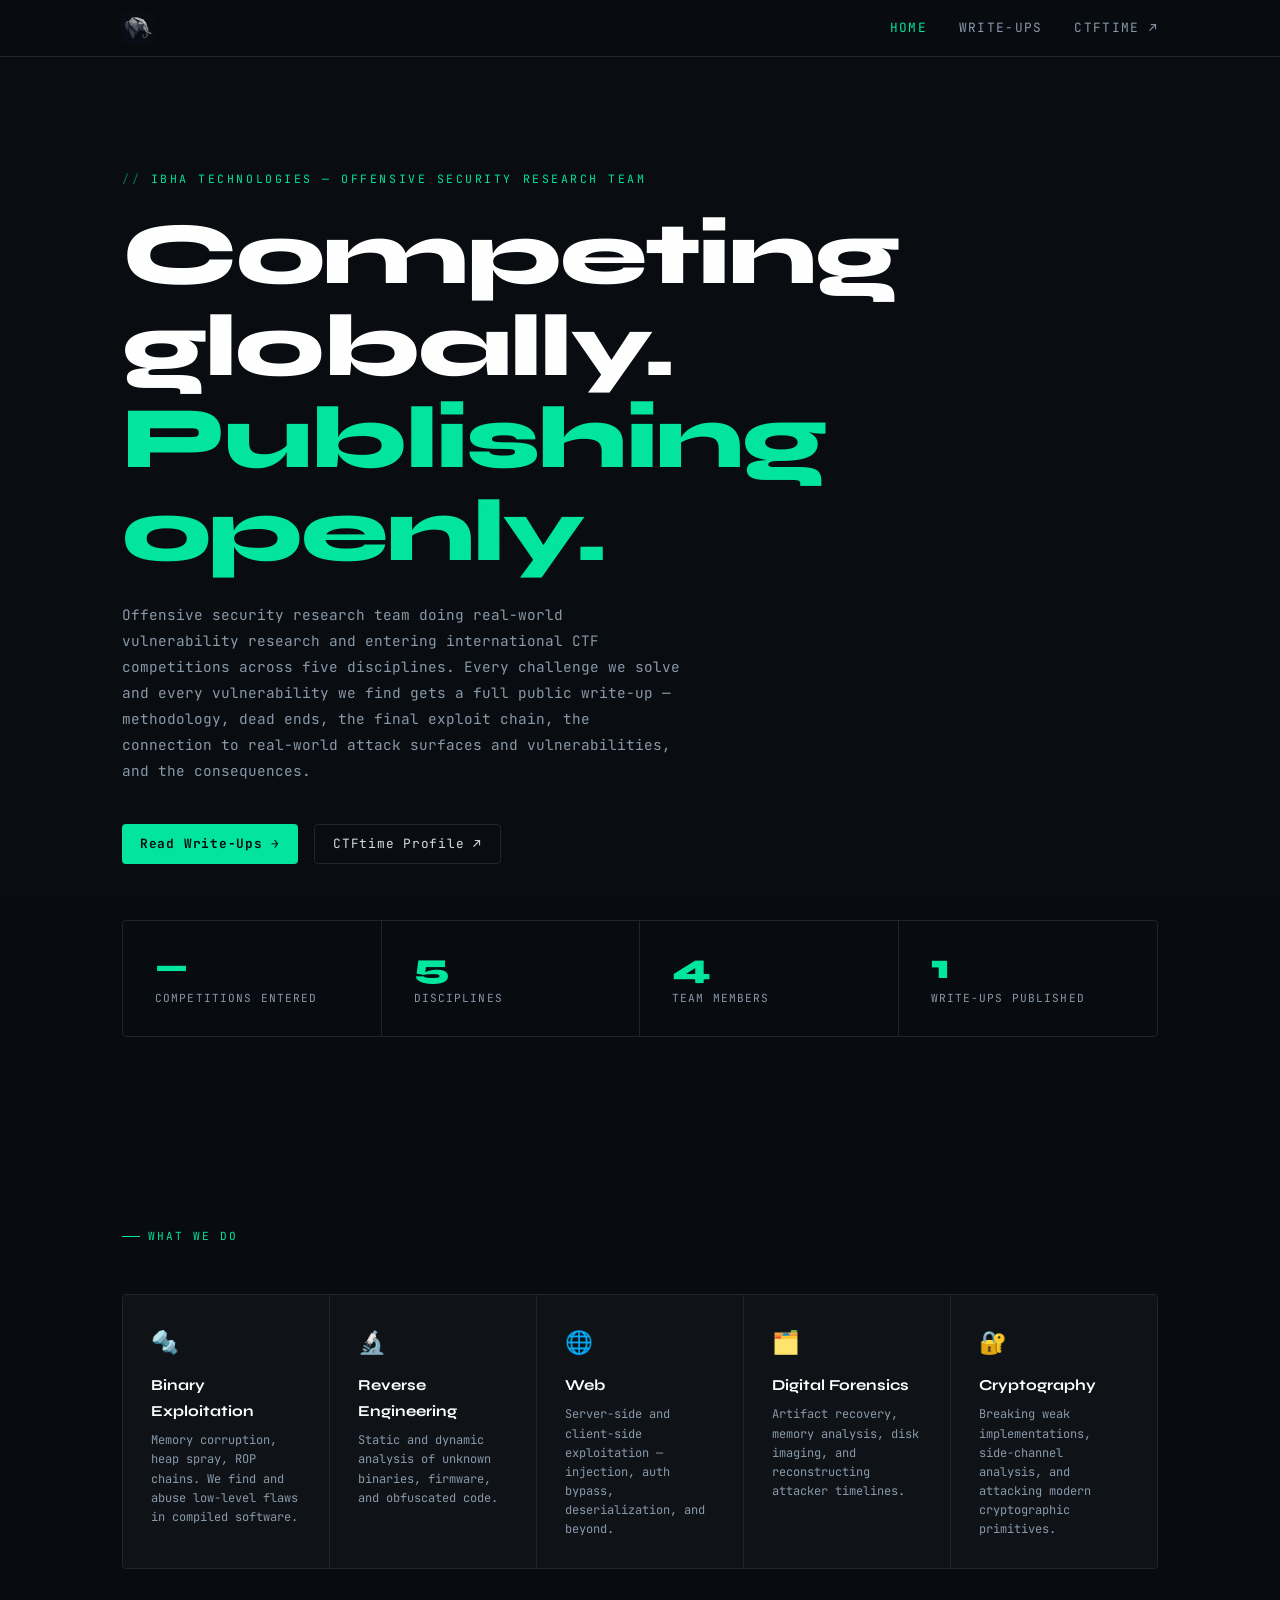
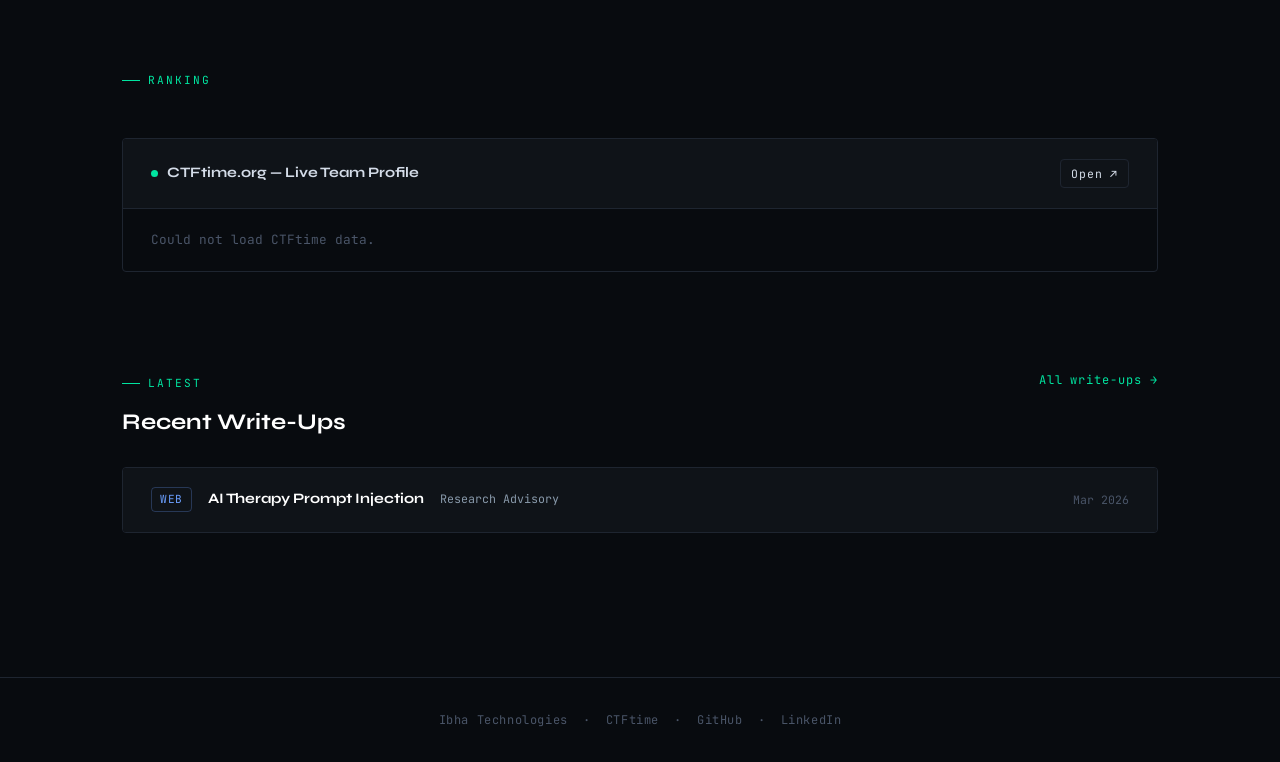
==== commit c5ab4e78: "Clarify write-up description in index.html Rephrase the description of the offensive security resear" ====
--- a/index.html
+++ b/index.html
@@ -373,8 +373,8 @@
       Offensive security research team doing real-world vulnerability research
       and entering international CTF competitions across five disciplines. 
       Every challenge we solve and every vulnerability we find gets a full public 
-      write-up — methodology, dead ends, the final exploit chain, their connection 
-      to real-world vulnerabilities and attack surfaces, and the consequences.
+      write-up — methodology, dead ends, the final exploit chain, the connection 
+      to real-world attack surfaces and vulnerabilities, and the consequences.
     </p>
 
     <div class="hero-ctas fade-up">
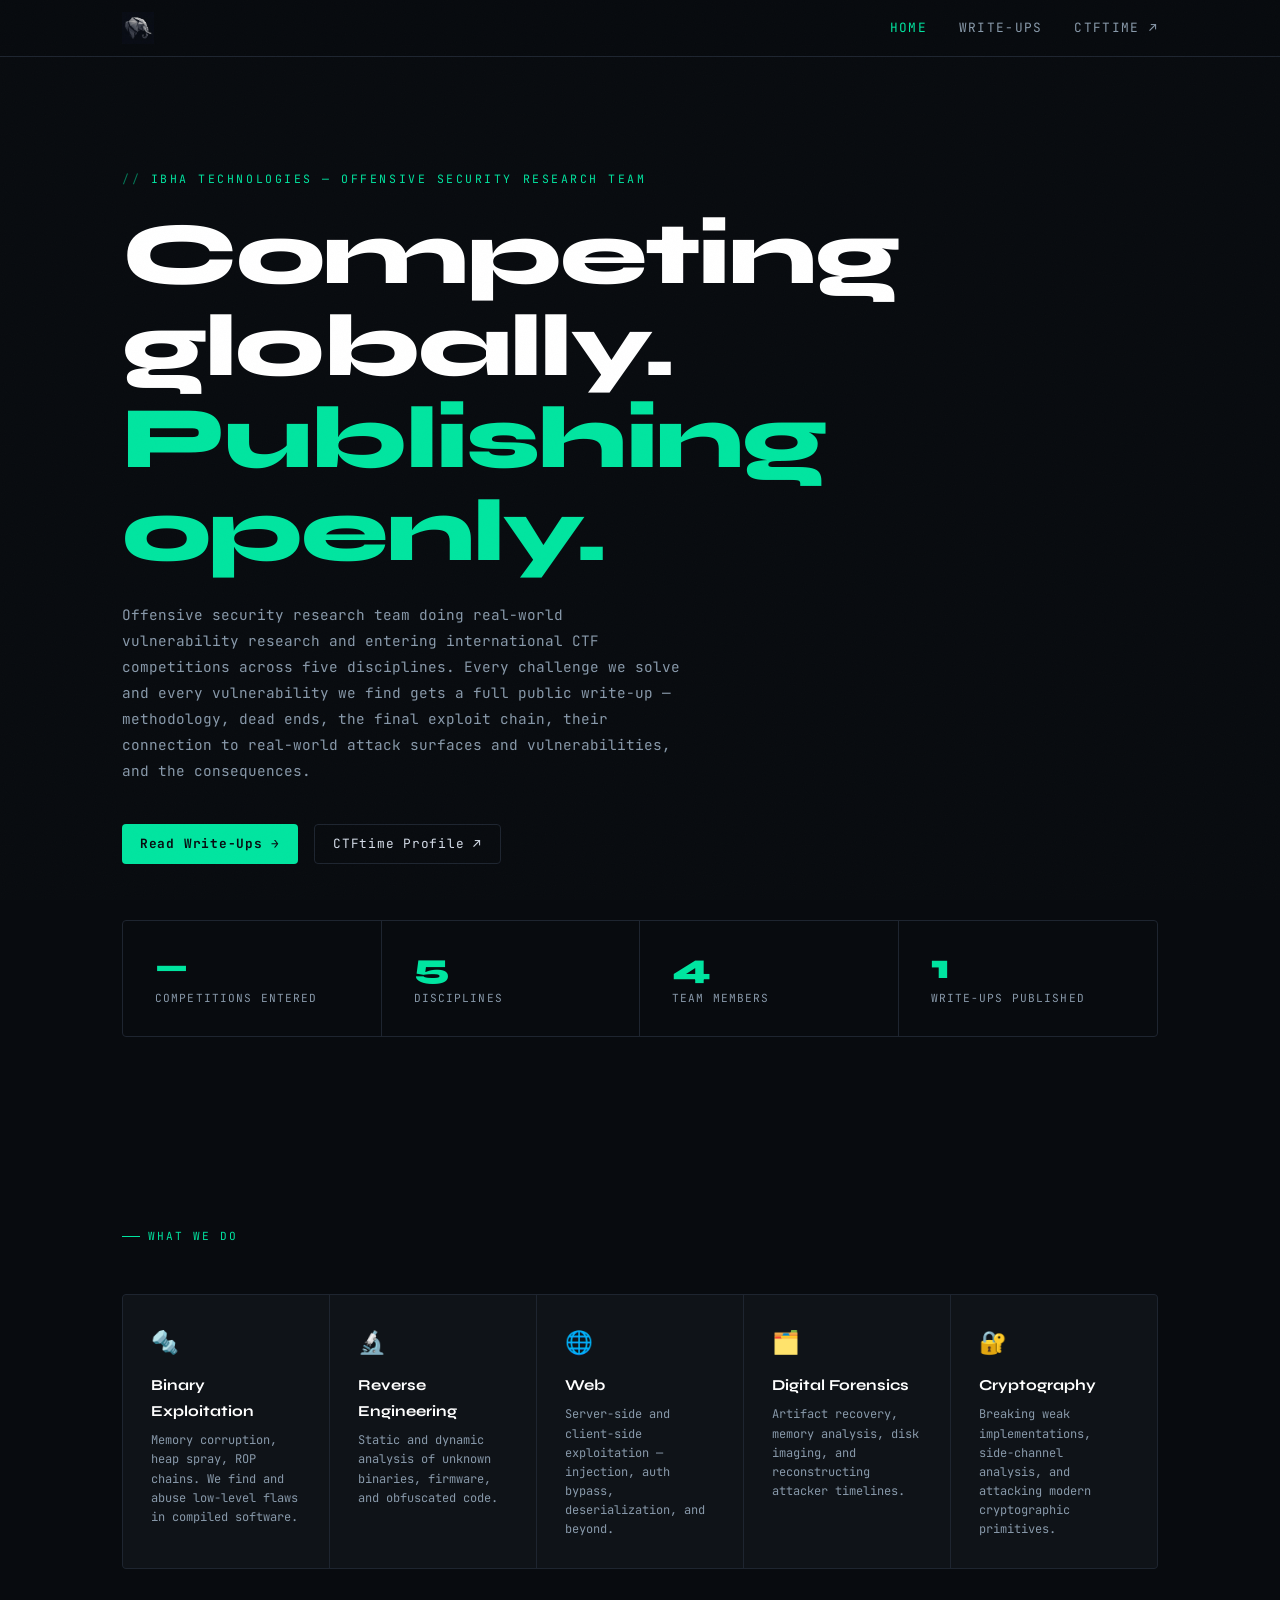
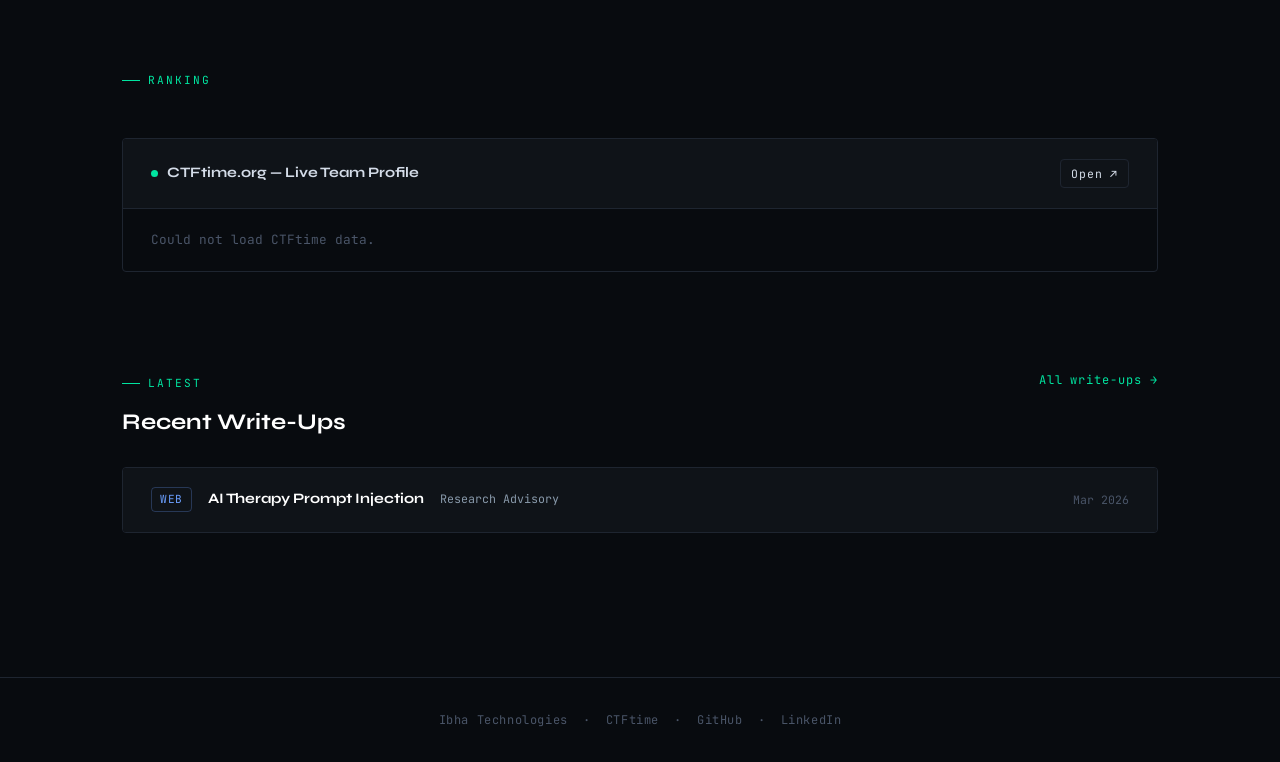
==== commit aa54d80d: "Fix wording in hero-sub paragraph" ====
--- a/index.html
+++ b/index.html
@@ -4,7 +4,7 @@
   <meta charset="UTF-8" />
   <meta name="viewport" content="width=device-width, initial-scale=1.0" />
   <title>Ibha Technologies</title>
-  <meta name="description" content="Competitive CTF team competing internationally across Binary Exploitation, Reverse Engineering, Web, Digital Forensics, and Cryptography." />
+  <meta name="description" content="Offensive security research team doing real world security research and competing internationally across Binary Exploitation, Reverse Engineering, Web, Digital Forensics, and Cryptography." />
   <link rel="stylesheet" href="style.css" />
   <style>
     /* ── Hero ─────────────────────────────────────────────────── */
@@ -373,7 +373,7 @@
       Offensive security research team doing real-world vulnerability research
       and entering international CTF competitions across five disciplines. 
       Every challenge we solve and every vulnerability we find gets a full public 
-      write-up — methodology, dead ends, the final exploit chain, the connection 
+      write-up — methodology, dead ends, the final exploit chain, their connection 
       to real-world attack surfaces and vulnerabilities, and the consequences.
     </p>
 
